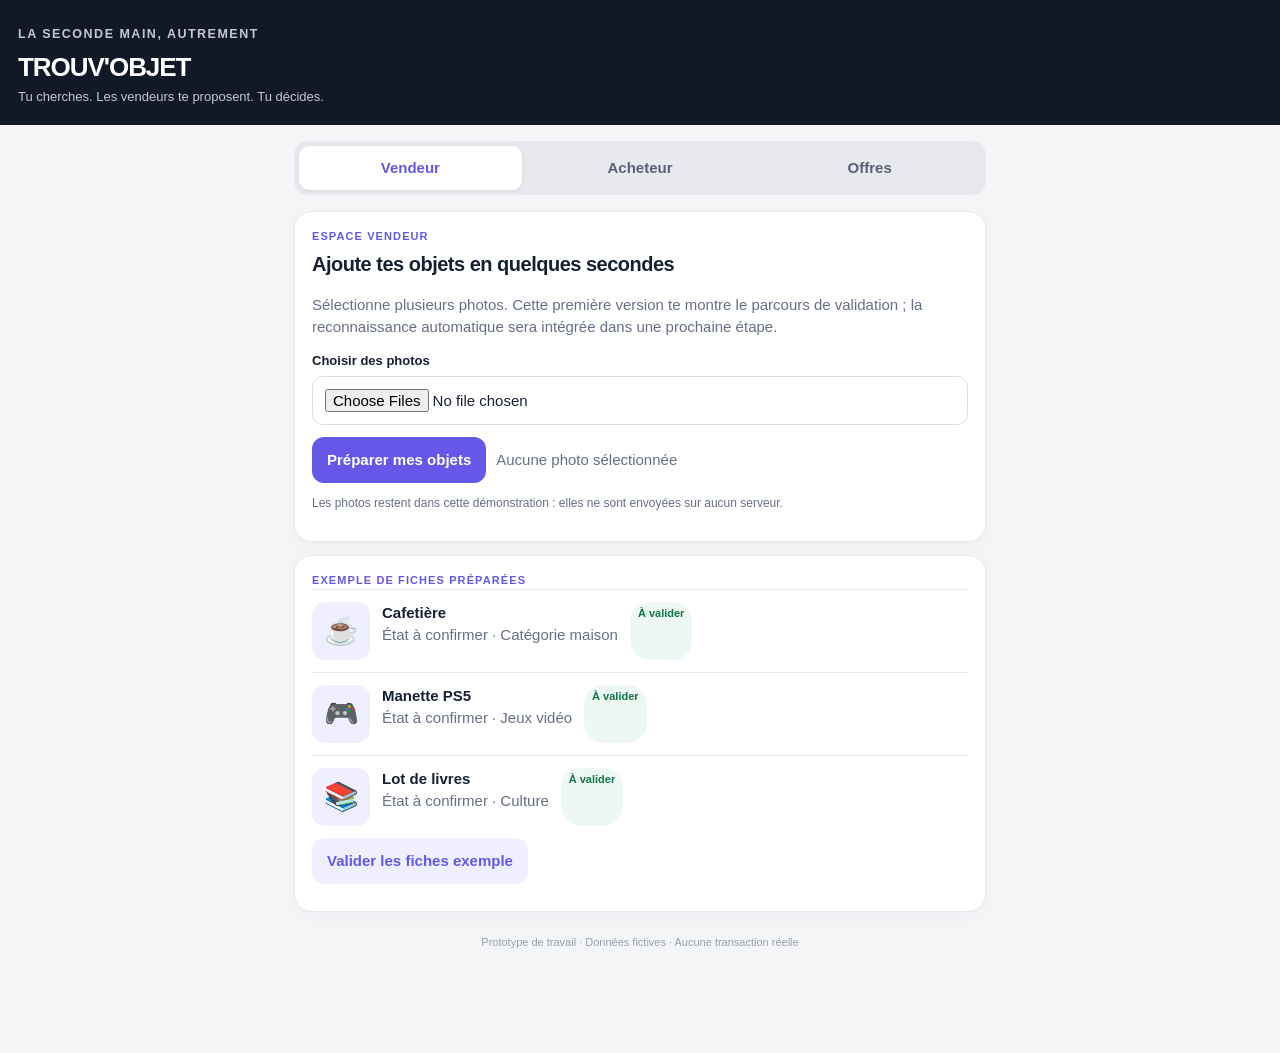
==== index.html @ ce0a4a73 "Add first interactive TROUV'OBJET web prototype" ====
<!doctype html>
<html lang="fr">
<head>
<meta charset="utf-8"><meta name="viewport" content="width=device-width,initial-scale=1,viewport-fit=cover">
<meta name="theme-color" content="#111827"><title>TROUV'OBJET</title>
<style>
:root{--bg:#f4f5f7;--ink:#172033;--muted:#667085;--line:#e7e9ee;--brand:#6757e8;--green:#16865b;--card:#fff}
*{box-sizing:border-box}body{margin:0;background:var(--bg);color:var(--ink);font:15px/1.45 -apple-system,BlinkMacSystemFont,"Segoe UI",sans-serif}button,input,select{font:inherit}header{background:#111827;color:#fff;padding:22px 18px 18px}header small{color:#c4c8d3;letter-spacing:.12em;font-weight:700}h1{margin:5px 0 2px;font-size:26px;letter-spacing:-.04em}header p{margin:0;color:#c4c8d3;font-size:13px}.wrap{max-width:720px;margin:auto;padding:16px 14px 92px}.tabs{display:grid;grid-template-columns:repeat(3,1fr);gap:7px;background:#e8e9ef;padding:5px;border-radius:14px;position:sticky;top:8px;z-index:3}.tabs button{border:0;background:transparent;padding:11px 4px;border-radius:10px;font-weight:700;color:#596174}.tabs button.active{background:#fff;color:var(--brand);box-shadow:0 1px 5px #17203314}.panel{display:none;margin-top:16px}.panel.active{display:block}.card{background:var(--card);border:1px solid var(--line);border-radius:18px;padding:17px;margin-bottom:13px;box-shadow:0 4px 18px #17203308}.eyebrow{font-size:11px;font-weight:800;letter-spacing:.1em;color:var(--brand);text-transform:uppercase}.card h2{font-size:20px;margin:5px 0 8px;letter-spacing:-.025em}.muted{color:var(--muted)}.row{display:flex;gap:10px;align-items:center;flex-wrap:wrap}.btn{border:0;border-radius:12px;padding:12px 15px;background:var(--brand);color:#fff;font-weight:750;cursor:pointer}.btn.secondary{background:#f0efff;color:var(--brand)}.btn.light{background:#f1f3f6;color:#374151}.btn.green{background:var(--green)}.btn:disabled{opacity:.45}label{display:block;font-weight:700;font-size:13px;margin:12px 0 5px}input,select{width:100%;border:1px solid #d9dce5;border-radius:11px;padding:12px;background:white;color:var(--ink)}.grid{display:grid;grid-template-columns:1fr 1fr;gap:10px}.object{display:flex;gap:12px;padding:12px 0;border-top:1px solid var(--line)}.thumb{width:58px;height:58px;border-radius:13px;background:#f0efff;display:grid;place-items:center;font-size:28px;flex:none}.object strong{display:block}.pill{font-size:11px;background:#eef8f3;color:#14744e;padding:4px 8px;border-radius:20px;font-weight:800}.offer{border:1px solid var(--line);border-radius:15px;padding:14px;margin-top:10px}.price{font-size:24px;font-weight:850;letter-spacing:-.04em}.offer h3{margin:0 0 4px}.notice{font-size:12px;color:var(--muted);margin-top:12px}.empty{padding:20px;text-align:center;color:var(--muted)}.status{margin-top:10px;font-size:13px;color:var(--green);font-weight:700}footer{text-align:center;color:#98a0ad;font-size:11px;padding:10px}
@media(max-width:420px){.grid{grid-template-columns:1fr}.tabs button{font-size:12px}}
</style>
</head>
<body>
<header><small>LA SECONDE MAIN, AUTREMENT</small><h1>TROUV'OBJET</h1><p>Tu cherches. Les vendeurs te proposent. Tu décides.</p></header>
<main class="wrap">
<nav class="tabs"><button class="active" data-tab="vendeur">Vendeur</button><button data-tab="acheteur">Acheteur</button><button data-tab="offres">Offres</button></nav>
<section id="vendeur" class="panel active">
<div class="card"><div class="eyebrow">Espace vendeur</div><h2>Ajoute tes objets en quelques secondes</h2><p class="muted">Sélectionne plusieurs photos. Cette première version te montre le parcours de validation ; la reconnaissance automatique sera intégrée dans une prochaine étape.</p><label for="photos">Choisir des photos</label><input id="photos" type="file" accept="image/*" multiple><div class="row" style="margin-top:12px"><button class="btn" id="analyze">Préparer mes objets</button><span class="muted" id="count">Aucune photo sélectionnée</span></div><div id="preview"></div><p class="notice">Les photos restent dans cette démonstration : elles ne sont envoyées sur aucun serveur.</p></div>
<div class="card"><div class="eyebrow">Exemple de fiches préparées</div><div id="items"><div class="object"><div class="thumb">☕</div><div><strong>Cafetière</strong><span class="muted">État à confirmer · Catégorie maison</span></div><span class="pill">À valider</span></div><div class="object"><div class="thumb">🎮</div><div><strong>Manette PS5</strong><span class="muted">État à confirmer · Jeux vidéo</span></div><span class="pill">À valider</span></div><div class="object"><div class="thumb">📚</div><div><strong>Lot de livres</strong><span class="muted">État à confirmer · Culture</span></div><span class="pill">À valider</span></div></div><button class="btn secondary" id="validate">Valider les fiches exemple</button><div class="status" id="sellerStatus"></div></div>
</section>
<section id="acheteur" class="panel">
<div class="card"><div class="eyebrow">Espace acheteur</div><h2>Décris ce que tu recherches</h2><p class="muted">Plus ta demande est précise, plus les propositions peuvent être pertinentes.</p>
<label>Objet recherché</label><input id="item" value="PlayStation 5" placeholder="Ex. PlayStation 5">
<div class="grid"><div><label>Budget maximum (€)</label><input id="budget" type="number" value="300" min="0"></div><div><label>État minimum</label><select id="condition"><option>Correct</option><option>Bon</option><option>Très bon</option><option>Neuf</option></select></div></div>
<label>Ville ou secteur</label><input id="city" value="Montpellier" placeholder="Ta ville">
<label>Réception souhaitée</label><select id="delivery"><option>Livraison ou remise en main propre</option><option>Remise en main propre</option><option>Livraison</option></select>
<button class="btn" id="publish" style="width:100%;margin-top:16px">Publier ma recherche</button><div class="status" id="buyerStatus"></div></div>
</section>
<section id="offres" class="panel">
<div class="card"><div class="eyebrow">Comparateur d'offres</div><h2>Des propositions à comparer</h2><p class="muted">Exemple fictif pour une PS5. L'intérêt n'engage pas à acheter : tu gardes toujours la décision finale.</p>
<div class="offer"><div class="row" style="justify-content:space-between"><h3>PS5 + une manette</h3><span class="pill">Retrait</span></div><div class="price">280 €</div><p class="muted">Bon état déclaré · Montpellier · Remise en main propre</p><button class="btn secondary interest">Ça m'intéresse</button></div>
<div class="offer"><div class="row" style="justify-content:space-between"><h3>PS5 + un jeu</h3><span class="pill">Livraison</span></div><div class="price">295 €</div><p class="muted">Très bon état déclaré · Livraison incluse</p><button class="btn secondary interest">Ça m'intéresse</button></div>
<div class="offer"><div class="row" style="justify-content:space-between"><h3>PS5 seule</h3><span class="pill">À 15 km</span></div><div class="price">245 €</div><p class="muted">État correct déclaré · Retrait à proximité</p><button class="btn secondary interest">Ça m'intéresse</button></div>
<div class="status" id="offerStatus"></div><p class="notice">Aucune offre réelle, transaction ou prise de contact n'est effectuée dans cette maquette.</p></div>
</section>
<footer>Prototype de travail · Données fictives · Aucune transaction réelle</footer>
</main>
<script>
document.querySelectorAll('.tabs button').forEach(b=>b.addEventListener('click',()=>{document.querySelectorAll('.tabs button').forEach(x=>x.classList.toggle('active',x===b));document.querySelectorAll('.panel').forEach(p=>p.classList.toggle('active',p.id===b.dataset.tab))}));
const photos=document.getElementById('photos');photos.addEventListener('change',()=>{document.getElementById('count').textContent=photos.files.length+' photo(s) sélectionnée(s)';document.getElementById('preview').innerHTML=Array.from(photos.files).slice(0,8).map(f=>'<div class="object"><div class="thumb">🖼️</div><div><strong>'+f.name.replace(/[&<>"]/g,'')+'</strong><span class="muted">Photo importée localement</span></div></div>').join('')});
document.getElementById('analyze').onclick=()=>{const n=photos.files.length;document.getElementById('sellerStatus').textContent=n?' '+n+' photo(s) prêtes pour une future analyse IA. Pour le moment, vérifie les fiches exemple ci-dessus.':'Choisis d’abord une ou plusieurs photos.'};
document.getElementById('validate').onclick=()=>document.getElementById('sellerStatus').textContent='Fiches exemple validées dans cette démonstration.';
document.getElementById('publish').onclick=()=>{const item=document.getElementById('item').value.trim(),budget=document.getElementById('budget').value,city=document.getElementById('city').value.trim();document.getElementById('buyerStatus').textContent=item&&budget&&city?'Demande préparée : '+item+' · '+budget+' € max · '+city+'. Publication simulée, aucun vendeur réel n’est contacté.':'Complète l’objet, le budget et la ville.'};
document.querySelectorAll('.interest').forEach(b=>b.onclick=()=>{document.getElementById('offerStatus').textContent='Intérêt enregistré dans cette démonstration uniquement. Aucun achat n’est engagé.'});
</script></body></html>
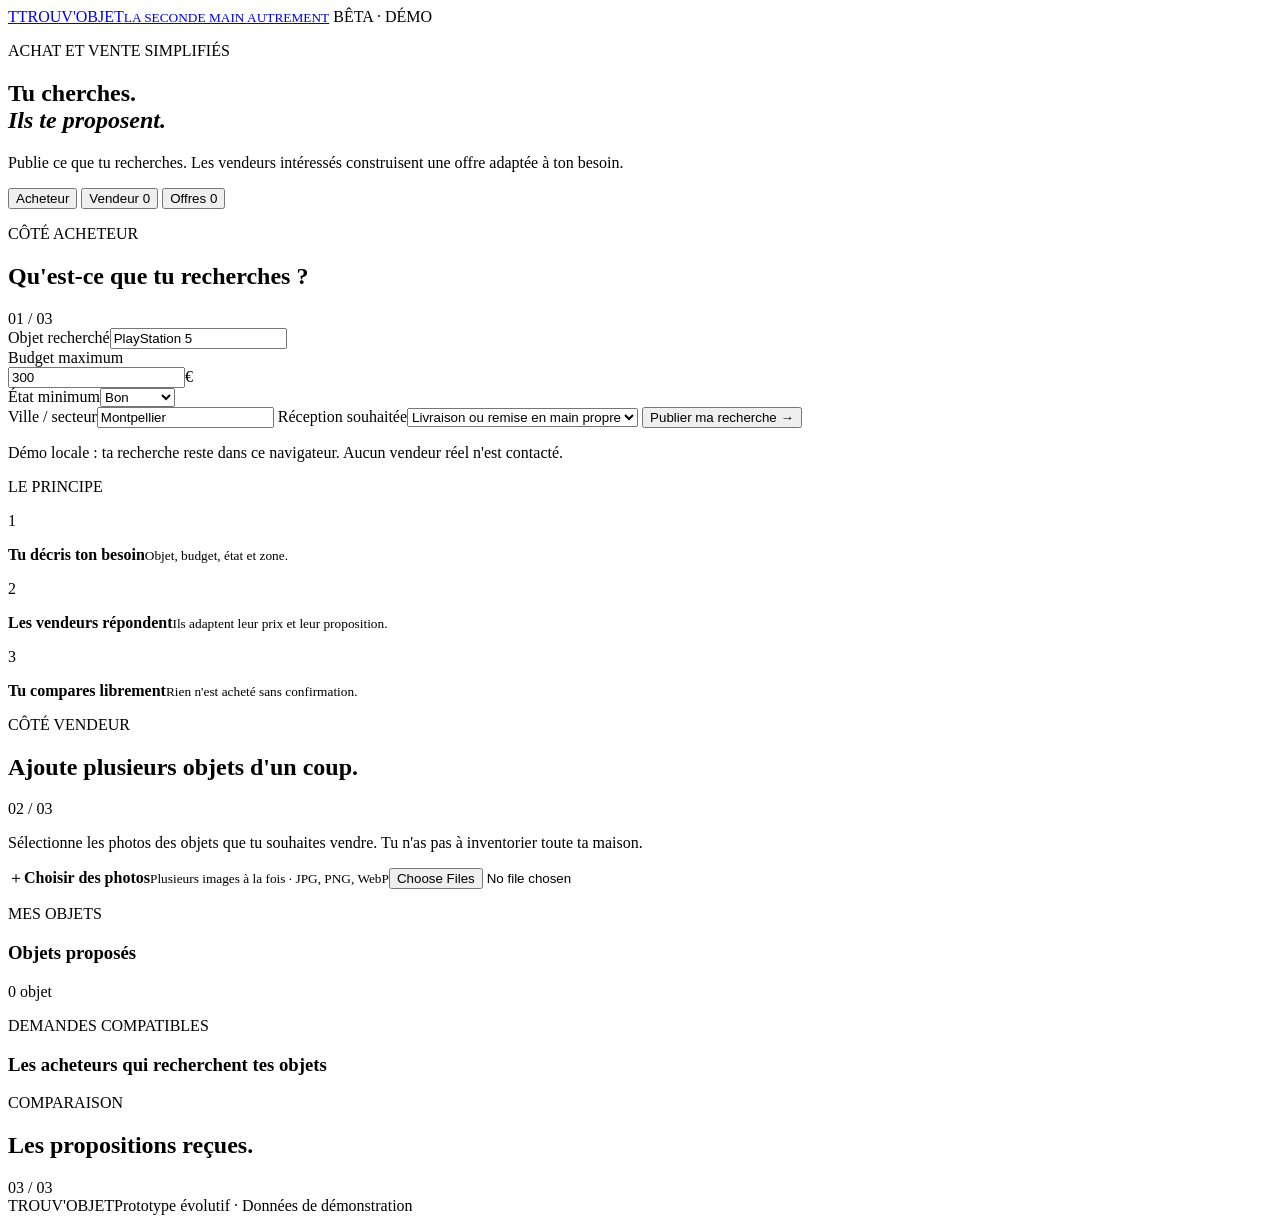
==== commit 47a0ed2d: "Rebuild TROUV'OBJET prototype structure" ====
--- a/index.html
+++ b/index.html
@@ -1,44 +1,69 @@
 <!doctype html>
 <html lang="fr">
 <head>
-<meta charset="utf-8"><meta name="viewport" content="width=device-width,initial-scale=1,viewport-fit=cover">
-<meta name="theme-color" content="#111827"><title>TROUV'OBJET</title>
-<style>
-:root{--bg:#f4f5f7;--ink:#172033;--muted:#667085;--line:#e7e9ee;--brand:#6757e8;--green:#16865b;--card:#fff}
-*{box-sizing:border-box}body{margin:0;background:var(--bg);color:var(--ink);font:15px/1.45 -apple-system,BlinkMacSystemFont,"Segoe UI",sans-serif}button,input,select{font:inherit}header{background:#111827;color:#fff;padding:22px 18px 18px}header small{color:#c4c8d3;letter-spacing:.12em;font-weight:700}h1{margin:5px 0 2px;font-size:26px;letter-spacing:-.04em}header p{margin:0;color:#c4c8d3;font-size:13px}.wrap{max-width:720px;margin:auto;padding:16px 14px 92px}.tabs{display:grid;grid-template-columns:repeat(3,1fr);gap:7px;background:#e8e9ef;padding:5px;border-radius:14px;position:sticky;top:8px;z-index:3}.tabs button{border:0;background:transparent;padding:11px 4px;border-radius:10px;font-weight:700;color:#596174}.tabs button.active{background:#fff;color:var(--brand);box-shadow:0 1px 5px #17203314}.panel{display:none;margin-top:16px}.panel.active{display:block}.card{background:var(--card);border:1px solid var(--line);border-radius:18px;padding:17px;margin-bottom:13px;box-shadow:0 4px 18px #17203308}.eyebrow{font-size:11px;font-weight:800;letter-spacing:.1em;color:var(--brand);text-transform:uppercase}.card h2{font-size:20px;margin:5px 0 8px;letter-spacing:-.025em}.muted{color:var(--muted)}.row{display:flex;gap:10px;align-items:center;flex-wrap:wrap}.btn{border:0;border-radius:12px;padding:12px 15px;background:var(--brand);color:#fff;font-weight:750;cursor:pointer}.btn.secondary{background:#f0efff;color:var(--brand)}.btn.light{background:#f1f3f6;color:#374151}.btn.green{background:var(--green)}.btn:disabled{opacity:.45}label{display:block;font-weight:700;font-size:13px;margin:12px 0 5px}input,select{width:100%;border:1px solid #d9dce5;border-radius:11px;padding:12px;background:white;color:var(--ink)}.grid{display:grid;grid-template-columns:1fr 1fr;gap:10px}.object{display:flex;gap:12px;padding:12px 0;border-top:1px solid var(--line)}.thumb{width:58px;height:58px;border-radius:13px;background:#f0efff;display:grid;place-items:center;font-size:28px;flex:none}.object strong{display:block}.pill{font-size:11px;background:#eef8f3;color:#14744e;padding:4px 8px;border-radius:20px;font-weight:800}.offer{border:1px solid var(--line);border-radius:15px;padding:14px;margin-top:10px}.price{font-size:24px;font-weight:850;letter-spacing:-.04em}.offer h3{margin:0 0 4px}.notice{font-size:12px;color:var(--muted);margin-top:12px}.empty{padding:20px;text-align:center;color:var(--muted)}.status{margin-top:10px;font-size:13px;color:var(--green);font-weight:700}footer{text-align:center;color:#98a0ad;font-size:11px;padding:10px}
-@media(max-width:420px){.grid{grid-template-columns:1fr}.tabs button{font-size:12px}}
-</style>
+  <meta charset="utf-8">
+  <meta name="viewport" content="width=device-width,initial-scale=1,viewport-fit=cover">
+  <meta name="theme-color" content="#101827">
+  <meta name="description" content="TROUV'OBJET — la seconde main à partir des recherches des acheteurs.">
+  <title>TROUV'OBJET — La seconde main autrement</title>
+  <link rel="stylesheet" href="styles.css">
+  <script src="app.js" defer></script>
 </head>
 <body>
-<header><small>LA SECONDE MAIN, AUTREMENT</small><h1>TROUV'OBJET</h1><p>Tu cherches. Les vendeurs te proposent. Tu décides.</p></header>
-<main class="wrap">
-<nav class="tabs"><button class="active" data-tab="vendeur">Vendeur</button><button data-tab="acheteur">Acheteur</button><button data-tab="offres">Offres</button></nav>
-<section id="vendeur" class="panel active">
-<div class="card"><div class="eyebrow">Espace vendeur</div><h2>Ajoute tes objets en quelques secondes</h2><p class="muted">Sélectionne plusieurs photos. Cette première version te montre le parcours de validation ; la reconnaissance automatique sera intégrée dans une prochaine étape.</p><label for="photos">Choisir des photos</label><input id="photos" type="file" accept="image/*" multiple><div class="row" style="margin-top:12px"><button class="btn" id="analyze">Préparer mes objets</button><span class="muted" id="count">Aucune photo sélectionnée</span></div><div id="preview"></div><p class="notice">Les photos restent dans cette démonstration : elles ne sont envoyées sur aucun serveur.</p></div>
-<div class="card"><div class="eyebrow">Exemple de fiches préparées</div><div id="items"><div class="object"><div class="thumb">☕</div><div><strong>Cafetière</strong><span class="muted">État à confirmer · Catégorie maison</span></div><span class="pill">À valider</span></div><div class="object"><div class="thumb">🎮</div><div><strong>Manette PS5</strong><span class="muted">État à confirmer · Jeux vidéo</span></div><span class="pill">À valider</span></div><div class="object"><div class="thumb">📚</div><div><strong>Lot de livres</strong><span class="muted">État à confirmer · Culture</span></div><span class="pill">À valider</span></div></div><button class="btn secondary" id="validate">Valider les fiches exemple</button><div class="status" id="sellerStatus"></div></div>
-</section>
-<section id="acheteur" class="panel">
-<div class="card"><div class="eyebrow">Espace acheteur</div><h2>Décris ce que tu recherches</h2><p class="muted">Plus ta demande est précise, plus les propositions peuvent être pertinentes.</p>
-<label>Objet recherché</label><input id="item" value="PlayStation 5" placeholder="Ex. PlayStation 5">
-<div class="grid"><div><label>Budget maximum (€)</label><input id="budget" type="number" value="300" min="0"></div><div><label>État minimum</label><select id="condition"><option>Correct</option><option>Bon</option><option>Très bon</option><option>Neuf</option></select></div></div>
-<label>Ville ou secteur</label><input id="city" value="Montpellier" placeholder="Ta ville">
-<label>Réception souhaitée</label><select id="delivery"><option>Livraison ou remise en main propre</option><option>Remise en main propre</option><option>Livraison</option></select>
-<button class="btn" id="publish" style="width:100%;margin-top:16px">Publier ma recherche</button><div class="status" id="buyerStatus"></div></div>
-</section>
-<section id="offres" class="panel">
-<div class="card"><div class="eyebrow">Comparateur d'offres</div><h2>Des propositions à comparer</h2><p class="muted">Exemple fictif pour une PS5. L'intérêt n'engage pas à acheter : tu gardes toujours la décision finale.</p>
-<div class="offer"><div class="row" style="justify-content:space-between"><h3>PS5 + une manette</h3><span class="pill">Retrait</span></div><div class="price">280 €</div><p class="muted">Bon état déclaré · Montpellier · Remise en main propre</p><button class="btn secondary interest">Ça m'intéresse</button></div>
-<div class="offer"><div class="row" style="justify-content:space-between"><h3>PS5 + un jeu</h3><span class="pill">Livraison</span></div><div class="price">295 €</div><p class="muted">Très bon état déclaré · Livraison incluse</p><button class="btn secondary interest">Ça m'intéresse</button></div>
-<div class="offer"><div class="row" style="justify-content:space-between"><h3>PS5 seule</h3><span class="pill">À 15 km</span></div><div class="price">245 €</div><p class="muted">État correct déclaré · Retrait à proximité</p><button class="btn secondary interest">Ça m'intéresse</button></div>
-<div class="status" id="offerStatus"></div><p class="notice">Aucune offre réelle, transaction ou prise de contact n'est effectuée dans cette maquette.</p></div>
-</section>
-<footer>Prototype de travail · Données fictives · Aucune transaction réelle</footer>
-</main>
-<script>
-document.querySelectorAll('.tabs button').forEach(b=>b.addEventListener('click',()=>{document.querySelectorAll('.tabs button').forEach(x=>x.classList.toggle('active',x===b));document.querySelectorAll('.panel').forEach(p=>p.classList.toggle('active',p.id===b.dataset.tab))}));
-const photos=document.getElementById('photos');photos.addEventListener('change',()=>{document.getElementById('count').textContent=photos.files.length+' photo(s) sélectionnée(s)';document.getElementById('preview').innerHTML=Array.from(photos.files).slice(0,8).map(f=>'<div class="object"><div class="thumb">🖼️</div><div><strong>'+f.name.replace(/[&<>"]/g,'')+'</strong><span class="muted">Photo importée localement</span></div></div>').join('')});
-document.getElementById('analyze').onclick=()=>{const n=photos.files.length;document.getElementById('sellerStatus').textContent=n?' '+n+' photo(s) prêtes pour une future analyse IA. Pour le moment, vérifie les fiches exemple ci-dessus.':'Choisis d’abord une ou plusieurs photos.'};
-document.getElementById('validate').onclick=()=>document.getElementById('sellerStatus').textContent='Fiches exemple validées dans cette démonstration.';
-document.getElementById('publish').onclick=()=>{const item=document.getElementById('item').value.trim(),budget=document.getElementById('budget').value,city=document.getElementById('city').value.trim();document.getElementById('buyerStatus').textContent=item&&budget&&city?'Demande préparée : '+item+' · '+budget+' € max · '+city+'. Publication simulée, aucun vendeur réel n’est contacté.':'Complète l’objet, le budget et la ville.'};
-document.querySelectorAll('.interest').forEach(b=>b.onclick=()=>{document.getElementById('offerStatus').textContent='Intérêt enregistré dans cette démonstration uniquement. Aucun achat n’est engagé.'});
-</script></body></html>+  <header class="topbar">
+    <a class="brand" href="#" aria-label="TROUV'OBJET accueil"><span class="brand-mark">T</span><span>TROUV'OBJET<small>LA SECONDE MAIN AUTREMENT</small></span></a>
+    <span class="prototype-tag">BÊTA · DÉMO</span>
+  </header>
+  <main class="shell">
+    <section class="intro">
+      <p class="kicker">ACHAT ET VENTE SIMPLIFIÉS</p>
+      <h1>Tu cherches.<br><em>Ils te proposent.</em></h1>
+      <p class="intro-copy">Publie ce que tu recherches. Les vendeurs intéressés construisent une offre adaptée à ton besoin.</p>
+    </section>
+    <nav class="tabs" aria-label="Navigation principale">
+      <button class="tab active" data-view="buyer">Acheteur</button>
+      <button class="tab" data-view="seller">Vendeur <span id="sellerCount" class="count">0</span></button>
+      <button class="tab" data-view="offers">Offres <span id="offerCount" class="count">0</span></button>
+    </nav>
+    <section id="buyerView" class="view active">
+      <div class="section-heading"><div><p class="kicker">CÔTÉ ACHETEUR</p><h2>Qu'est-ce que tu recherches ?</h2></div><span class="step">01 / 03</span></div>
+      <form id="requestForm" class="panel">
+        <label for="requestName">Objet recherché</label><input id="requestName" required value="PlayStation 5" placeholder="Ex. vélo électrique">
+        <div class="two-col">
+          <div><label for="requestBudget">Budget maximum</label><div class="input-suffix"><input id="requestBudget" type="number" min="1" required value="300"><span>€</span></div></div>
+          <div><label for="requestCondition">État minimum</label><select id="requestCondition"><option value="1">Correct</option><option value="2" selected>Bon</option><option value="3">Très bon</option><option value="4">Neuf</option></select></div>
+        </div>
+        <label for="requestCity">Ville / secteur</label><input id="requestCity" required value="Montpellier" placeholder="Ex. Montpellier">
+        <label for="requestDelivery">Réception souhaitée</label><select id="requestDelivery"><option value="either">Livraison ou remise en main propre</option><option value="pickup">Remise en main propre</option><option value="shipping">Livraison</option></select>
+        <button class="button primary full" type="submit">Publier ma recherche <span>→</span></button>
+        <p class="fineprint">Démo locale : ta recherche reste dans ce navigateur. Aucun vendeur réel n'est contacté.</p>
+      </form>
+      <div id="requestResult" class="result-panel" hidden></div>
+      <div class="panel how-panel"><p class="kicker">LE PRINCIPE</p><div class="how-row"><span>1</span><p><b>Tu décris ton besoin</b><small>Objet, budget, état et zone.</small></p></div><div class="how-row"><span>2</span><p><b>Les vendeurs répondent</b><small>Ils adaptent leur prix et leur proposition.</small></p></div><div class="how-row"><span>3</span><p><b>Tu compares librement</b><small>Rien n'est acheté sans confirmation.</small></p></div></div>
+    </section>
+    <section id="sellerView" class="view">
+      <div class="section-heading"><div><p class="kicker">CÔTÉ VENDEUR</p><h2>Ajoute plusieurs objets d'un coup.</h2></div><span class="step">02 / 03</span></div>
+      <div class="panel">
+        <p class="muted">Sélectionne les photos des objets que tu souhaites vendre. Tu n'as pas à inventorier toute ta maison.</p>
+        <label class="upload-zone" for="photoInput"><span class="upload-icon">＋</span><b>Choisir des photos</b><small>Plusieurs images à la fois · JPG, PNG, WebP</small><input id="photoInput" type="file" accept="image/*" multiple></label>
+        <div id="photoQueue" class="photo-queue"></div>
+        <div id="photoEditor" class="photo-editor" hidden>
+          <div class="editor-head"><div><p class="kicker">FICHE À CONFIRMER</p><h3 id="photoFileName">Nouvel objet</h3></div><span class="ai-label">ASSISTANCE</span></div>
+          <img id="photoLarge" class="photo-large" alt="Aperçu de l'objet sélectionné">
+          <label for="productTitle">Nom de l'objet</label><input id="productTitle" placeholder="Ex. Cafetière expresso">
+          <div class="two-col"><div><label for="productCondition">État constaté</label><select id="productCondition"><option value="1">Correct</option><option value="2" selected>Bon</option><option value="3">Très bon</option><option value="4">Neuf</option></select></div><div><label for="productPrice">Prix souhaité (€)</label><input id="productPrice" type="number" min="0" placeholder="Facultatif"></div></div>
+          <div class="row-actions"><button id="skipPhoto" class="button quiet" type="button">Ignorer</button><button id="confirmPhoto" class="button primary" type="button">Valider cet objet</button></div>
+        </div>
+      </div>
+      <div class="panel"><div class="panel-title"><div><p class="kicker">MES OBJETS</p><h3>Objets proposés</h3></div><span id="inventoryCount" class="soft-count">0 objet</span></div><div id="inventoryList" class="inventory-list"></div></div>
+      <div class="panel"><p class="kicker">DEMANDES COMPATIBLES</p><h3>Les acheteurs qui recherchent tes objets</h3><div id="sellerRequests" class="request-list"></div></div>
+    </section>
+    <section id="offersView" class="view">
+      <div class="section-heading"><div><p class="kicker">COMPARAISON</p><h2>Les propositions reçues.</h2></div><span class="step">03 / 03</span></div>
+      <div id="offersList" class="offer-list"></div>
+    </section>
+    <footer><span>TROUV'OBJET</span><span>Prototype évolutif · Données de démonstration</span></footer>
+  </main>
+  <div id="toast" class="toast" role="status" aria-live="polite"></div>
+</body>
+</html>
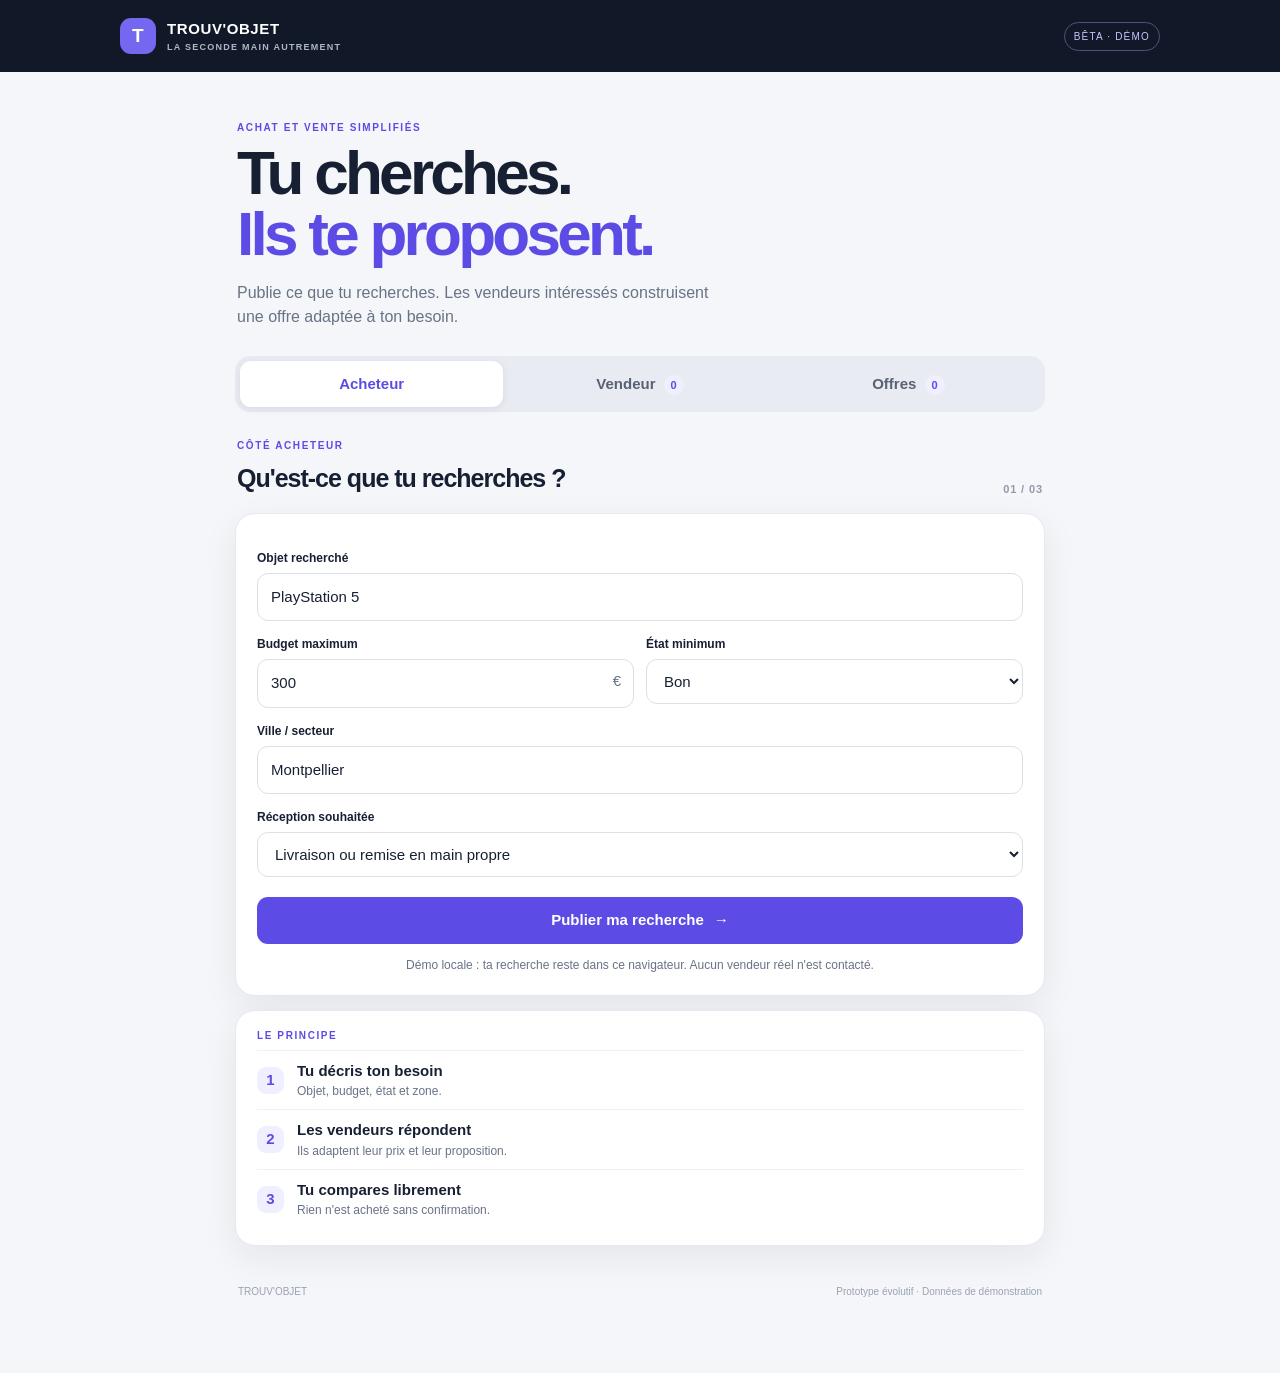
==== commit fa4585c5: "Add demo reset control" ====
--- a/index.html
+++ b/index.html
@@ -60,6 +60,7 @@
     </section>
     <section id="offersView" class="view">
       <div class="section-heading"><div><p class="kicker">COMPARAISON</p><h2>Les propositions reçues.</h2></div><span class="step">03 / 03</span></div>
+      <div class="demo-tools"><span>Tu peux tester les actions sans rien acheter.</span><button id="resetDemo" class="button quiet" type="button">Réinitialiser les données de test</button></div>
       <div id="offersList" class="offer-list"></div>
     </section>
     <footer><span>TROUV'OBJET</span><span>Prototype évolutif · Données de démonstration</span></footer>
--- a/styles.css
+++ b/styles.css
@@ -0,0 +1,8 @@
+:root{color-scheme:light;--ink:#172033;--muted:#697386;--line:#e6e9ef;--paper:#fff;--bg:#f4f6f9;--brand:#5c4ce5;--brand-dark:#4335bd;--mint:#e8f7f0;--green:#137a51;--orange:#fff2df;--shadow:0 12px 36px rgba(25,35,58,.07)}
+*{box-sizing:border-box}body{margin:0;background:var(--bg);color:var(--ink);font:15px/1.5 Inter,-apple-system,BlinkMacSystemFont,"Segoe UI",sans-serif}button,input,select{font:inherit}button{cursor:pointer}.topbar{height:72px;background:#111827;color:white;display:flex;align-items:center;justify-content:space-between;padding:0 max(20px,calc((100vw - 1040px)/2))}.brand{display:flex;gap:11px;align-items:center;color:white;text-decoration:none;font-weight:850;letter-spacing:.04em}.brand-mark{width:36px;height:36px;border-radius:11px;background:#7467f0;display:grid;place-items:center;font-size:19px}.brand small{display:block;color:#aeb7c7;font-size:9px;letter-spacing:.14em}.prototype-tag{font-size:10px;letter-spacing:.12em;color:#c8c5ff;border:1px solid #55517f;padding:6px 9px;border-radius:30px}.shell{max-width:850px;margin:auto;padding:36px 20px 50px}.intro{padding:12px 2px 27px}.kicker{font-size:10px;letter-spacing:.16em;font-weight:850;color:var(--brand);margin:0 0 7px}.intro h1{font-size:clamp(38px,8vw,62px);line-height:.99;letter-spacing:-.06em;margin:0}.intro h1 em{font-style:normal;color:var(--brand)}.intro-copy{max-width:480px;color:var(--muted);margin:16px 0 0;font-size:16px}.tabs{display:grid;grid-template-columns:repeat(3,1fr);background:#e9ebf2;padding:5px;border-radius:15px;gap:5px;position:sticky;top:8px;z-index:5}.tab{border:0;border-radius:11px;padding:12px 8px;background:transparent;color:#596174;font-weight:750}.tab.active{background:white;color:var(--brand);box-shadow:0 2px 9px #17203312}.count{display:inline-grid;place-items:center;min-width:20px;height:20px;border-radius:20px;background:#efefff;color:var(--brand);font-size:11px;margin-left:4px}.view{display:none;padding-top:26px}.view.active{display:block}.section-heading{display:flex;justify-content:space-between;align-items:end;margin:0 2px 15px}.section-heading h2{font-size:25px;letter-spacing:-.04em;margin:0}.step{font-size:11px;color:#939aaa;font-weight:800;letter-spacing:.08em}.panel{background:var(--paper);border:1px solid var(--line);border-radius:20px;padding:21px;margin-bottom:14px;box-shadow:var(--shadow)}label{display:block;font-size:12px;font-weight:800;margin:14px 0 6px}input,select{width:100%;min-width:0;padding:12px 13px;border:1px solid #dce0e8;border-radius:11px;background:white;color:var(--ink);outline:none}input:focus,select:focus{border-color:#8378ed;box-shadow:0 0 0 3px #7668ed1c}.two-col{display:grid;grid-template-columns:1fr 1fr;gap:12px}.input-suffix{position:relative}.input-suffix input{padding-right:34px}.input-suffix span{position:absolute;right:13px;top:11px;color:var(--muted)}.button{border:0;border-radius:11px;padding:12px 16px;font-weight:800}.primary{background:var(--brand);color:white}.primary:hover{background:var(--brand-dark)}.full{width:100%;margin-top:20px;display:flex;justify-content:center;gap:10px}.quiet{background:#f1f3f7;color:#586174}.fineprint,.muted,.notice{font-size:12px;color:var(--muted)}.fineprint{margin:12px 0 0;text-align:center}.how-panel{padding:17px 21px}.how-row{display:flex;gap:13px;align-items:center;padding:9px 0;border-top:1px solid #f0f1f5}.how-row>span{width:27px;height:27px;border-radius:9px;background:#efefff;color:var(--brand);display:grid;place-items:center;font-weight:850}.how-row p{margin:0}.how-row small{display:block;color:var(--muted);font-size:12px}.result-panel{background:var(--mint);border:1px solid #cbead9;padding:15px 18px;border-radius:15px;margin:0 0 14px;color:#145b40}.upload-zone{border:1.5px dashed #c8c6ef;background:#f8f7ff;border-radius:16px;min-height:145px;display:flex;flex-direction:column;align-items:center;justify-content:center;gap:4px;color:var(--brand);cursor:pointer;text-align:center}.upload-zone input{display:none}.upload-zone small{font-weight:500;color:var(--muted)}.upload-icon{font-size:25px;background:#eeecff;width:38px;height:38px;display:grid;place-items:center;border-radius:12px}.photo-queue{display:flex;gap:8px;overflow:auto;padding-top:12px}.photo-chip{width:62px;height:62px;object-fit:cover;border-radius:10px;flex:none;border:2px solid transparent}.photo-chip.selected{border-color:var(--brand)}.photo-editor{margin-top:18px;padding-top:17px;border-top:1px solid var(--line)}.editor-head,.panel-title{display:flex;justify-content:space-between;align-items:center}.editor-head h3,.panel-title h3{margin:0;font-size:18px}.ai-label,.soft-count{font-size:10px;font-weight:850;color:var(--green);background:var(--mint);padding:5px 8px;border-radius:30px}.photo-large{display:block;width:100%;height:190px;object-fit:contain;background:#f5f6f9;border-radius:13px;margin-top:12px}.row-actions{display:flex;justify-content:space-between;gap:10px;margin-top:18px}.inventory-list,.request-list,.offer-list{display:grid;gap:10px;margin-top:14px}.inventory-item,.request-item,.offer-card{display:flex;gap:12px;align-items:center;padding:12px;border:1px solid var(--line);border-radius:14px}.inventory-item img{width:55px;height:55px;object-fit:cover;border-radius:10px;background:#f1f2f6}.inventory-item .item-copy,.request-copy{flex:1;min-width:0}.item-copy b,.request-copy b{display:block}.item-copy small,.request-copy small{display:block;color:var(--muted);font-size:12px}.remove-item{border:0;background:#f3f4f7;color:#6b7280;border-radius:9px;padding:8px}.request-item{align-items:flex-start}.request-item .button{padding:9px 11px;font-size:12px}.offer-card{display:block}.offer-top{display:flex;justify-content:space-between;gap:10px}.offer-price{font-size:27px;font-weight:900;letter-spacing:-.05em;margin:8px 0 2px}.offer-card p{font-size:13px;color:var(--muted);margin:4px 0 12px}.offer-actions{display:flex;gap:8px;flex-wrap:wrap}.offer-actions .button{flex:1}.empty{color:var(--muted);font-size:13px;text-align:center;padding:18px 8px}.status-pill{font-size:10px;font-weight:850;color:var(--green);background:var(--mint);padding:5px 8px;border-radius:20px}footer{display:flex;justify-content:space-between;gap:12px;color:#9aa2b1;font-size:10px;padding:24px 3px}.toast{position:fixed;bottom:20px;left:50%;transform:translate(-50%,20px);background:#172033;color:white;padding:11px 16px;border-radius:12px;font-size:13px;opacity:0;pointer-events:none;transition:.2s;z-index:20;max-width:calc(100vw - 30px)}.toast.show{opacity:1;transform:translate(-50%,0)}
+@media(max-width:560px){.shell{padding:24px 13px 35px}.topbar{padding:0 15px;height:64px}.intro{padding-top:7px}.panel{padding:16px;border-radius:16px}.section-heading h2{font-size:22px}.two-col{gap:8px}.tab{font-size:13px;padding:11px 3px}.step{font-size:9px}footer{flex-direction:column}.row-actions .button{flex:1}}
+
+/* Interaction tactile des cartes d'offres */
+.offer-card{touch-action:pan-y;transition:transform .18s ease,opacity .18s ease;user-select:none}
+.offer-card.swiping{transition:none;cursor:grabbing}
+.offer-card .offer-actions{user-select:auto}
